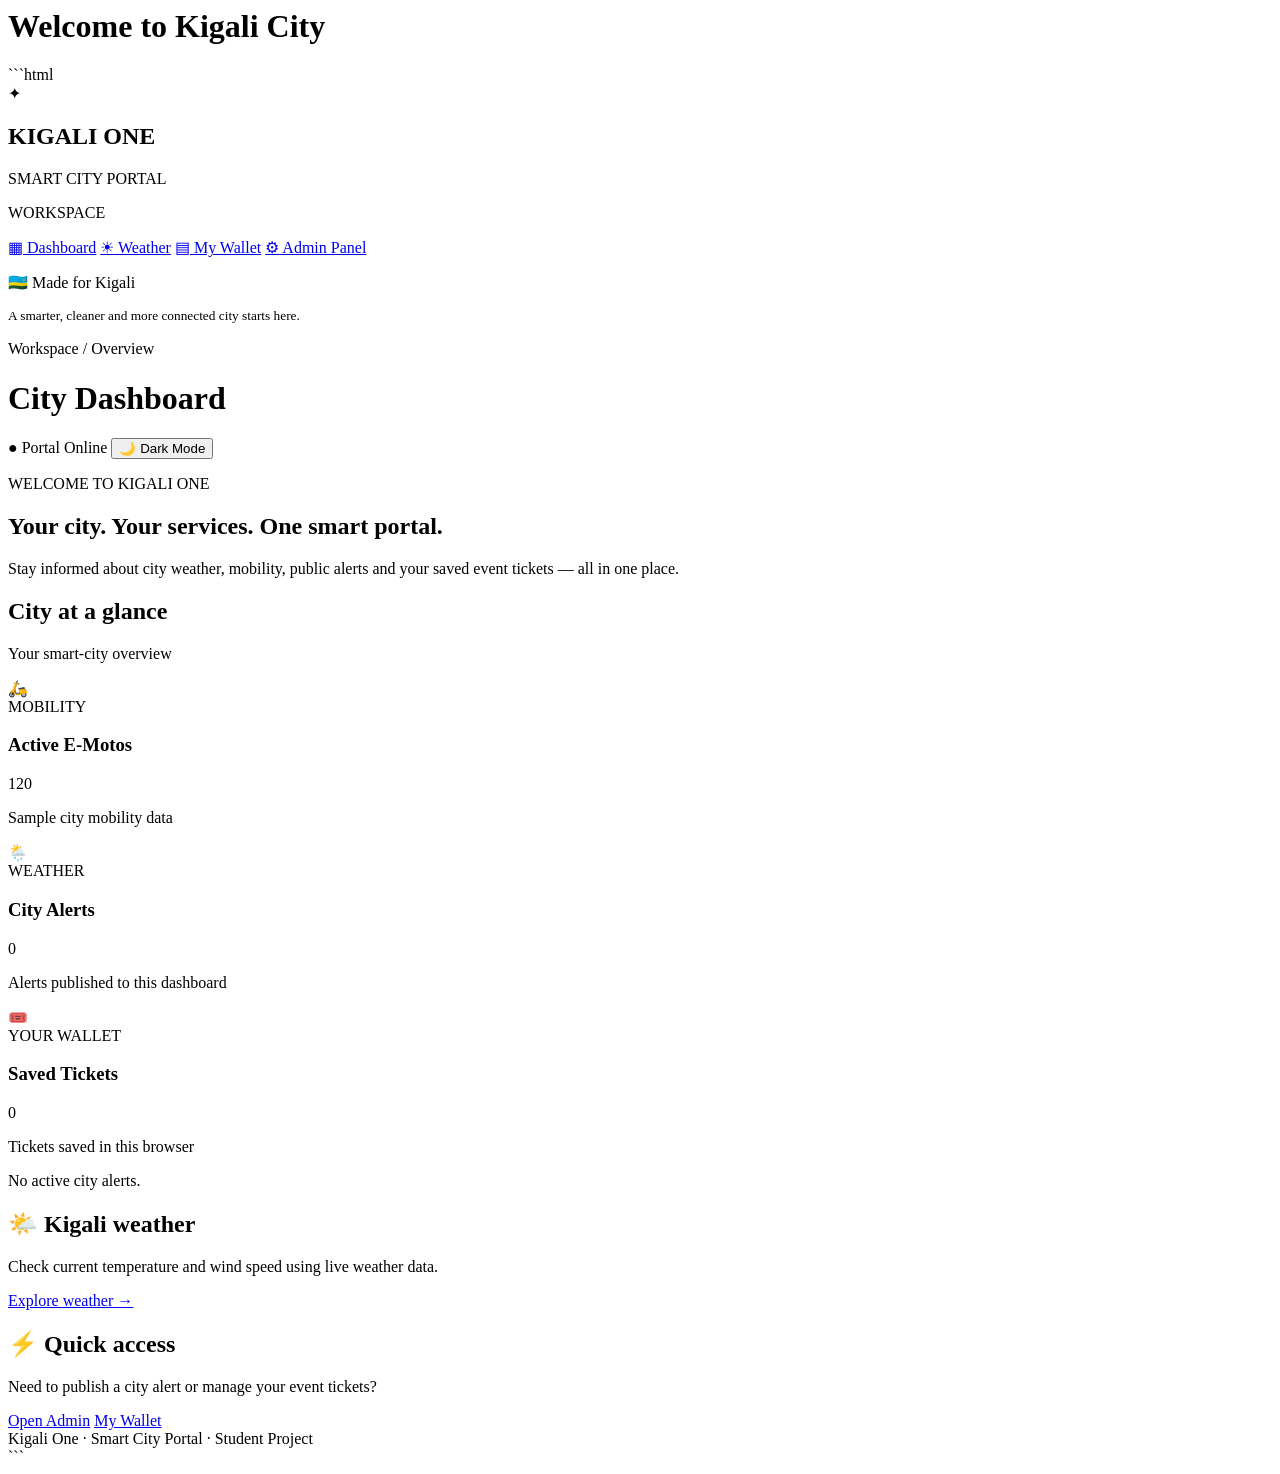
==== index.html @ e7eca220 "Change the code" ====
<h1>Welcome to Kigali City</h1>
```html
<!DOCTYPE html>
<html lang="en">
<head>
    <meta charset="UTF-8">
    <meta name="viewport" content="width=device-width, initial-scale=1.0">
    <title>Kigali Smart City | Dashboard</title>
    <link rel="stylesheet" href="style.css">
</head>
<body>
    <aside class="sidebar">
        <div class="brand">
            <div class="brand-icon">✦</div>
            <div>
                <h2>KIGALI ONE</h2>
                <p>SMART CITY PORTAL</p>
            </div>
        </div>

        <p class="nav-label">WORKSPACE</p>
        <nav>
            <a class="active" href="index.html"><span class="nav-icon">▦</span> Dashboard</a>
            <a href="weather.html"><span class="nav-icon">☀</span> Weather</a>
            <a href="wallet.html"><span class="nav-icon">▤</span> My Wallet</a>
            <a href="admin.html"><span class="nav-icon">⚙</span> Admin Panel</a>
        </nav>

        <div class="sidebar-bottom">
            <p>🇷🇼 Made for Kigali</p>
            <small>A smarter, cleaner and more connected city starts here.</small>
        </div>
    </aside>

    <main class="main">
        <header class="topbar">
            <div>
                <p class="breadcrumb">Workspace / Overview</p>
                <h1>City Dashboard</h1>
            </div>
            <div class="top-actions">
                <span class="status-pill">● Portal Online</span>
                <button id="theme-toggle">🌙 Dark Mode</button>
            </div>
        </header>

        <section class="hero">
            <p class="eyebrow">WELCOME TO KIGALI ONE</p>
            <h2>Your city. Your services. One smart portal.</h2>
            <p>Stay informed about city weather, mobility, public alerts and your saved event tickets — all in one place.</p>
        </section>

        <section class="section-title">
            <div>
                <h2>City at a glance</h2>
                <p>Your smart-city overview</p>
            </div>
        </section>

        <section class="cards">
            <div class="card">
                <div class="stat-top">
                    <div class="stat-icon purple">🛵</div>
                    <span class="stat-tag">MOBILITY</span>
                </div>
                <h3>Active E-Motos</h3>
                <div class="stat-number">120</div>
                <p class="stat-note">Sample city mobility data</p>
            </div>

            <div class="card">
                <div class="stat-top">
                    <div class="stat-icon blue">🌦️</div>
                    <span class="stat-tag">WEATHER</span>
                </div>
                <h3>City Alerts</h3>
                <div class="stat-number" id="alert-count">0</div>
                <p class="stat-note">Alerts published to this dashboard</p>
            </div>

            <div class="card">
                <div class="stat-top">
                    <div class="stat-icon green">🎟️</div>
                    <span class="stat-tag">YOUR WALLET</span>
                </div>
                <h3>Saved Tickets</h3>
                <div class="stat-number" id="ticket-count">0</div>
                <p class="stat-note">Tickets saved in this browser</p>
            </div>
        </section>

        <div id="alert-message" class="alert-box"></div>

        <section class="two-column">
            <div class="panel">
                <h2>🌤️ Kigali weather</h2>
                <p>Check current temperature and wind speed using live weather data.</p>
                <a class="btn" href="weather.html">Explore weather →</a>
            </div>

            <div class="panel">
                <h2>⚡ Quick access</h2>
                <p>Need to publish a city alert or manage your event tickets?</p>
                <a class="btn btn-secondary" href="admin.html">Open Admin</a>
                <a class="btn btn-secondary" href="wallet.html">My Wallet</a>
            </div>
        </section>

        <footer class="footer">Kigali One · Smart City Portal · Student Project</footer>
    </main>

    <script src="script.js"></script>
</body>
</html>
```
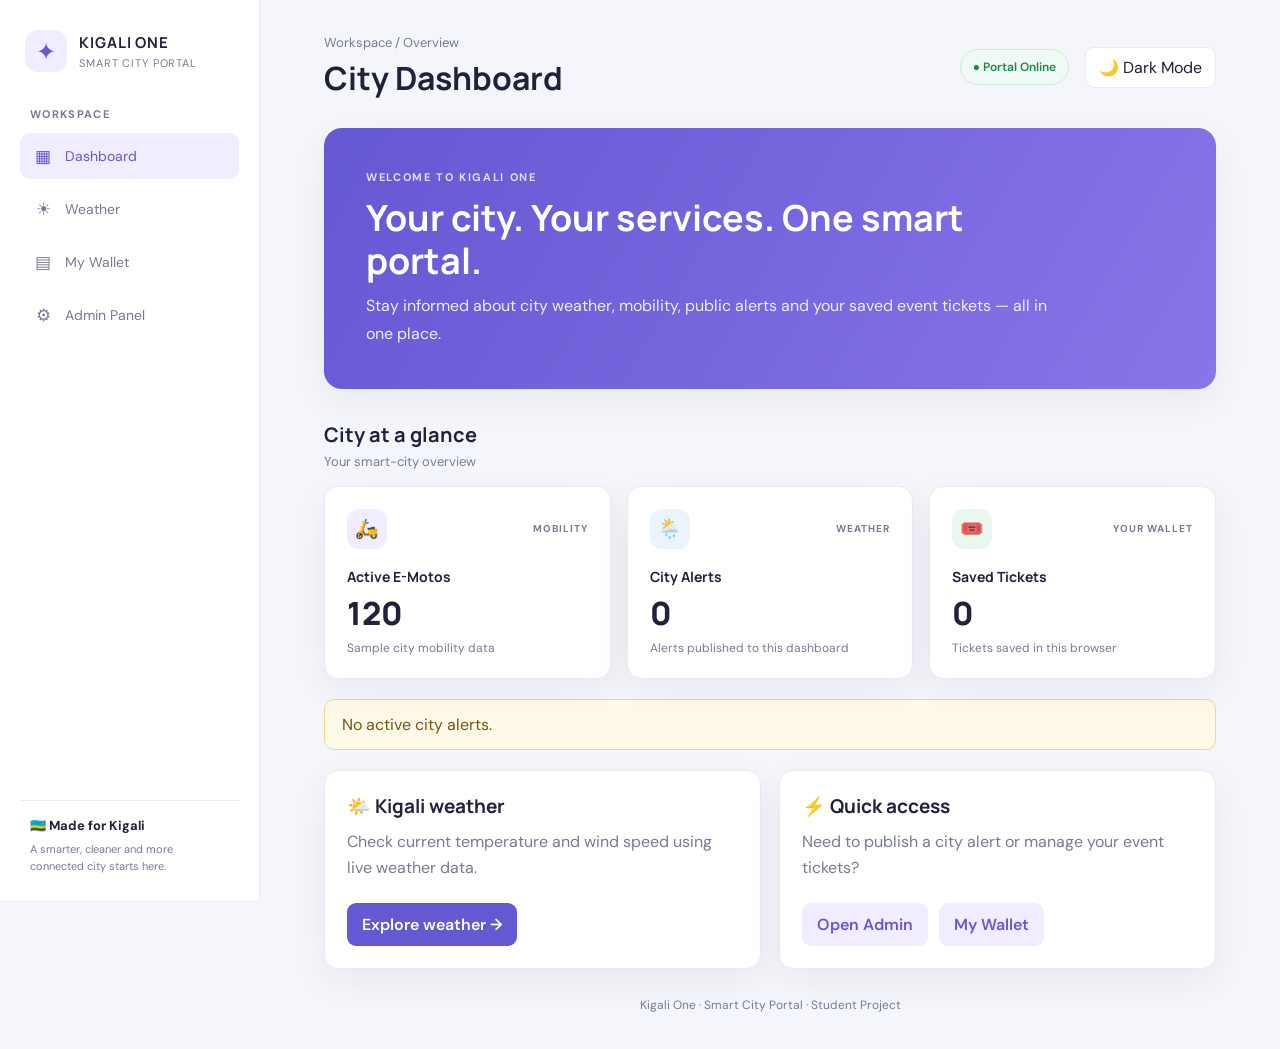
==== commit 1c552032: "Changed the codes" ====
--- a/index.html
+++ b/index.html
@@ -1,5 +1,3 @@
-<h1>Welcome to Kigali City</h1>
-```html
 <!DOCTYPE html>
 <html lang="en">
 <head>
@@ -111,5 +109,4 @@
 
     <script src="script.js"></script>
 </body>
-</html>
-```+</html>
--- a/style.css
+++ b/style.css
@@ -0,0 +1,506 @@
+@import url("https://fonts.googleapis.com/css2?family=DM+Sans:wght@400;500;600;700&family=Manrope:wght@400;500;600;700;800&display=swap");
+
+:root {
+  color-scheme: light;
+  --page: #f5f6fb;
+  --surface: #ffffff;
+  --surface-muted: #f7f7fc;
+  --text: #20213a;
+  --muted: #777b91;
+  --border: #e8e9f1;
+  --accent: #6558d3;
+  --accent-dark: #5145bd;
+  --accent-soft: #efedff;
+  --shadow: 0 12px 35px rgba(34, 32, 75, 0.06);
+}
+
+* {
+  box-sizing: border-box;
+}
+
+body {
+  min-height: 100vh;
+  margin: 0;
+  background: var(--page);
+  color: var(--text);
+  font-family: "DM Sans", sans-serif;
+  transition: background-color 180ms ease, color 180ms ease;
+}
+
+h1,
+h2,
+h3,
+p {
+  margin-top: 0;
+}
+
+h1,
+h2,
+h3 {
+  font-family: "Manrope", sans-serif;
+}
+
+button,
+input,
+textarea {
+  font: inherit;
+}
+
+button,
+.btn {
+  cursor: pointer;
+}
+
+.sidebar {
+  position: fixed;
+  inset: 0 auto 0 0;
+  display: flex;
+  width: 260px;
+  flex-direction: column;
+  padding: 30px 20px 24px;
+  background: var(--surface);
+  border-right: 1px solid var(--border);
+}
+
+.brand {
+  display: flex;
+  align-items: center;
+  gap: 12px;
+  padding: 0 5px 35px;
+}
+
+.brand-icon {
+  display: grid;
+  width: 42px;
+  height: 42px;
+  place-items: center;
+  border-radius: 13px;
+  background: var(--accent-soft);
+  color: var(--accent);
+  font-size: 24px;
+}
+
+.brand h2 {
+  margin: 0;
+  font-size: 15px;
+  letter-spacing: 0.06em;
+}
+
+.brand p,
+.nav-label,
+.sidebar-bottom small {
+  color: var(--muted);
+  font-size: 11px;
+}
+
+.brand p {
+  margin: 3px 0 0;
+  letter-spacing: 0.08em;
+}
+
+.nav-label {
+  margin: 0 10px 12px;
+  font-weight: 700;
+  letter-spacing: 0.12em;
+}
+
+.sidebar nav {
+  display: grid;
+  gap: 7px;
+}
+
+.sidebar nav a {
+  display: flex;
+  align-items: center;
+  gap: 12px;
+  padding: 12px 13px;
+  border-radius: 10px;
+  color: var(--muted);
+  font-size: 14px;
+  text-decoration: none;
+  transition: background-color 150ms ease, color 150ms ease;
+}
+
+.sidebar nav a:hover,
+.sidebar nav a.active {
+  background: var(--accent-soft);
+  color: var(--accent);
+}
+
+.nav-icon {
+  width: 20px;
+  text-align: center;
+  font-size: 17px;
+}
+
+.sidebar-bottom {
+  margin-top: auto;
+  padding: 16px 10px 0;
+  border-top: 1px solid var(--border);
+}
+
+.sidebar-bottom p {
+  margin-bottom: 7px;
+  font-size: 13px;
+  font-weight: 700;
+}
+
+.sidebar-bottom small {
+  display: block;
+  line-height: 1.6;
+}
+
+.main {
+  width: min(1320px, calc(100% - 260px));
+  margin-left: 260px;
+  padding: 34px clamp(22px, 5vw, 68px) 28px;
+}
+
+.topbar,
+.top-actions,
+.section-title,
+.stat-top {
+  display: flex;
+  align-items: center;
+  justify-content: space-between;
+  gap: 16px;
+}
+
+.topbar {
+  margin-bottom: 28px;
+}
+
+.topbar h1 {
+  margin: 5px 0 0;
+  font-size: clamp(24px, 3vw, 32px);
+}
+
+.breadcrumb,
+.section-title p {
+  margin: 0;
+  color: var(--muted);
+  font-size: 13px;
+}
+
+.top-actions {
+  flex-wrap: wrap;
+}
+
+.status-pill {
+  padding: 9px 12px;
+  border: 1px solid #ccebdc;
+  border-radius: 999px;
+  background: #effaf4;
+  color: #218451;
+  font-size: 12px;
+  font-weight: 600;
+}
+
+#theme-toggle {
+  padding: 9px 13px;
+  border: 1px solid var(--border);
+  border-radius: 9px;
+  background: var(--surface);
+  color: var(--text);
+}
+
+.hero {
+  padding: clamp(25px, 4vw, 42px);
+  border-radius: 18px;
+  background: linear-gradient(120deg, #6558d3, #8875e9);
+  box-shadow: var(--shadow);
+  color: #fff;
+}
+
+.hero .eyebrow {
+  margin-bottom: 12px;
+  color: #e2ddff;
+  font-size: 11px;
+  font-weight: 700;
+  letter-spacing: 0.15em;
+}
+
+.hero h2 {
+  max-width: 680px;
+  margin-bottom: 10px;
+  font-size: clamp(24px, 3.5vw, 36px);
+  line-height: 1.2;
+}
+
+.hero > p:last-child {
+  max-width: 700px;
+  margin-bottom: 0;
+  color: #efedff;
+  line-height: 1.7;
+}
+
+.section-title {
+  margin: 32px 0 16px;
+}
+
+.section-title h2 {
+  margin-bottom: 5px;
+  font-size: 20px;
+}
+
+.cards {
+  display: grid;
+  grid-template-columns: repeat(3, minmax(0, 1fr));
+  gap: 16px;
+  margin-bottom: 20px;
+}
+
+.card,
+.panel {
+  padding: 22px;
+  border: 1px solid var(--border);
+  border-radius: 14px;
+  background: var(--surface);
+  box-shadow: var(--shadow);
+}
+
+.stat-top {
+  margin-bottom: 18px;
+}
+
+.stat-icon {
+  display: grid;
+  width: 40px;
+  height: 40px;
+  place-items: center;
+  border-radius: 12px;
+  font-size: 19px;
+}
+
+.purple {
+  background: #efedff;
+}
+
+.blue {
+  background: #e9f4ff;
+}
+
+.green {
+  background: #e8f8ef;
+}
+
+.stat-tag {
+  color: var(--muted);
+  font-size: 10px;
+  font-weight: 700;
+  letter-spacing: 0.1em;
+}
+
+.card h3 {
+  margin-bottom: 5px;
+  font-size: 14px;
+}
+
+.stat-number {
+  font-family: "Manrope", sans-serif;
+  font-size: 32px;
+  font-weight: 800;
+}
+
+.stat-note {
+  margin: 5px 0 0;
+  color: var(--muted);
+  font-size: 12px;
+}
+
+.alert-box {
+  margin: 18px 0;
+  padding: 14px 17px;
+  border: 1px solid #f4d58d;
+  border-radius: 10px;
+  background: #fff9e8;
+  color: #775516;
+}
+
+.two-column {
+  display: grid;
+  grid-template-columns: repeat(2, minmax(0, 1fr));
+  gap: 18px;
+  margin-top: 20px;
+}
+
+.panel h2 {
+  margin-bottom: 10px;
+  font-size: 19px;
+}
+
+.panel p {
+  color: var(--muted);
+  line-height: 1.65;
+}
+
+.btn {
+  display: inline-block;
+  margin: 5px 7px 0 0;
+  padding: 11px 15px;
+  border: 0;
+  border-radius: 9px;
+  background: var(--accent);
+  color: #fff;
+  font-weight: 600;
+  text-align: center;
+  text-decoration: none;
+  transition: background-color 150ms ease, transform 150ms ease;
+}
+
+.btn:hover {
+  transform: translateY(-1px);
+  background: var(--accent-dark);
+}
+
+.btn:disabled {
+  cursor: not-allowed;
+  opacity: 0.7;
+}
+
+.btn-secondary {
+  background: var(--accent-soft);
+  color: var(--accent);
+}
+
+.btn-secondary:hover {
+  background: #e4e0ff;
+}
+
+label {
+  display: block;
+  margin: 16px 0 7px;
+  font-size: 13px;
+  font-weight: 600;
+}
+
+input,
+textarea {
+  width: 100%;
+  padding: 12px 13px;
+  border: 1px solid var(--border);
+  border-radius: 9px;
+  background: var(--surface);
+  color: var(--text);
+}
+
+textarea {
+  min-height: 120px;
+  resize: vertical;
+}
+
+input:focus,
+textarea:focus,
+button:focus-visible,
+a:focus-visible {
+  outline: 3px solid rgba(101, 88, 211, 0.25);
+  outline-offset: 2px;
+}
+
+#weather-result {
+  padding: 13px;
+  border-radius: 9px;
+  background: var(--surface-muted);
+}
+
+.ticket-total {
+  color: var(--muted);
+  font-size: 14px;
+  font-weight: 500;
+}
+
+.ticket-list {
+  display: grid;
+  gap: 12px;
+}
+
+.ticket-list .panel {
+  padding: 16px;
+  box-shadow: none;
+}
+
+.footer {
+  padding: 28px 0 8px;
+  color: var(--muted);
+  font-size: 12px;
+  text-align: center;
+}
+
+body.dark-mode {
+  color-scheme: dark;
+  --page: #171824;
+  --surface: #222433;
+  --surface-muted: #292b3d;
+  --text: #f0f0f8;
+  --muted: #a5a7ba;
+  --border: #34364a;
+  --accent: #a69aff;
+  --accent-dark: #9082f1;
+  --accent-soft: #33304e;
+  --shadow: 0 12px 35px rgba(0, 0, 0, 0.14);
+}
+
+body.dark-mode .status-pill {
+  border-color: #315e47;
+  background: #20372c;
+  color: #91ddb0;
+}
+
+body.dark-mode .alert-box {
+  border-color: #66542c;
+  background: #3a3221;
+  color: #f3d996;
+}
+
+@media (max-width: 900px) {
+  .sidebar {
+    position: static;
+    width: auto;
+    padding: 16px 20px;
+  }
+
+  .brand {
+    padding-bottom: 15px;
+  }
+
+  .nav-label,
+  .sidebar-bottom {
+    display: none;
+  }
+
+  .sidebar nav {
+    display: flex;
+    overflow-x: auto;
+  }
+
+  .sidebar nav a {
+    flex: 0 0 auto;
+  }
+
+  .main {
+    width: 100%;
+    margin-left: 0;
+    padding-top: 24px;
+  }
+}
+
+@media (max-width: 620px) {
+  .main {
+    padding: 20px 16px;
+  }
+
+  .topbar {
+    align-items: flex-start;
+    flex-direction: column;
+  }
+
+  .cards,
+  .two-column {
+    grid-template-columns: 1fr;
+  }
+
+  .card,
+  .panel {
+    padding: 18px;
+  }
+}
